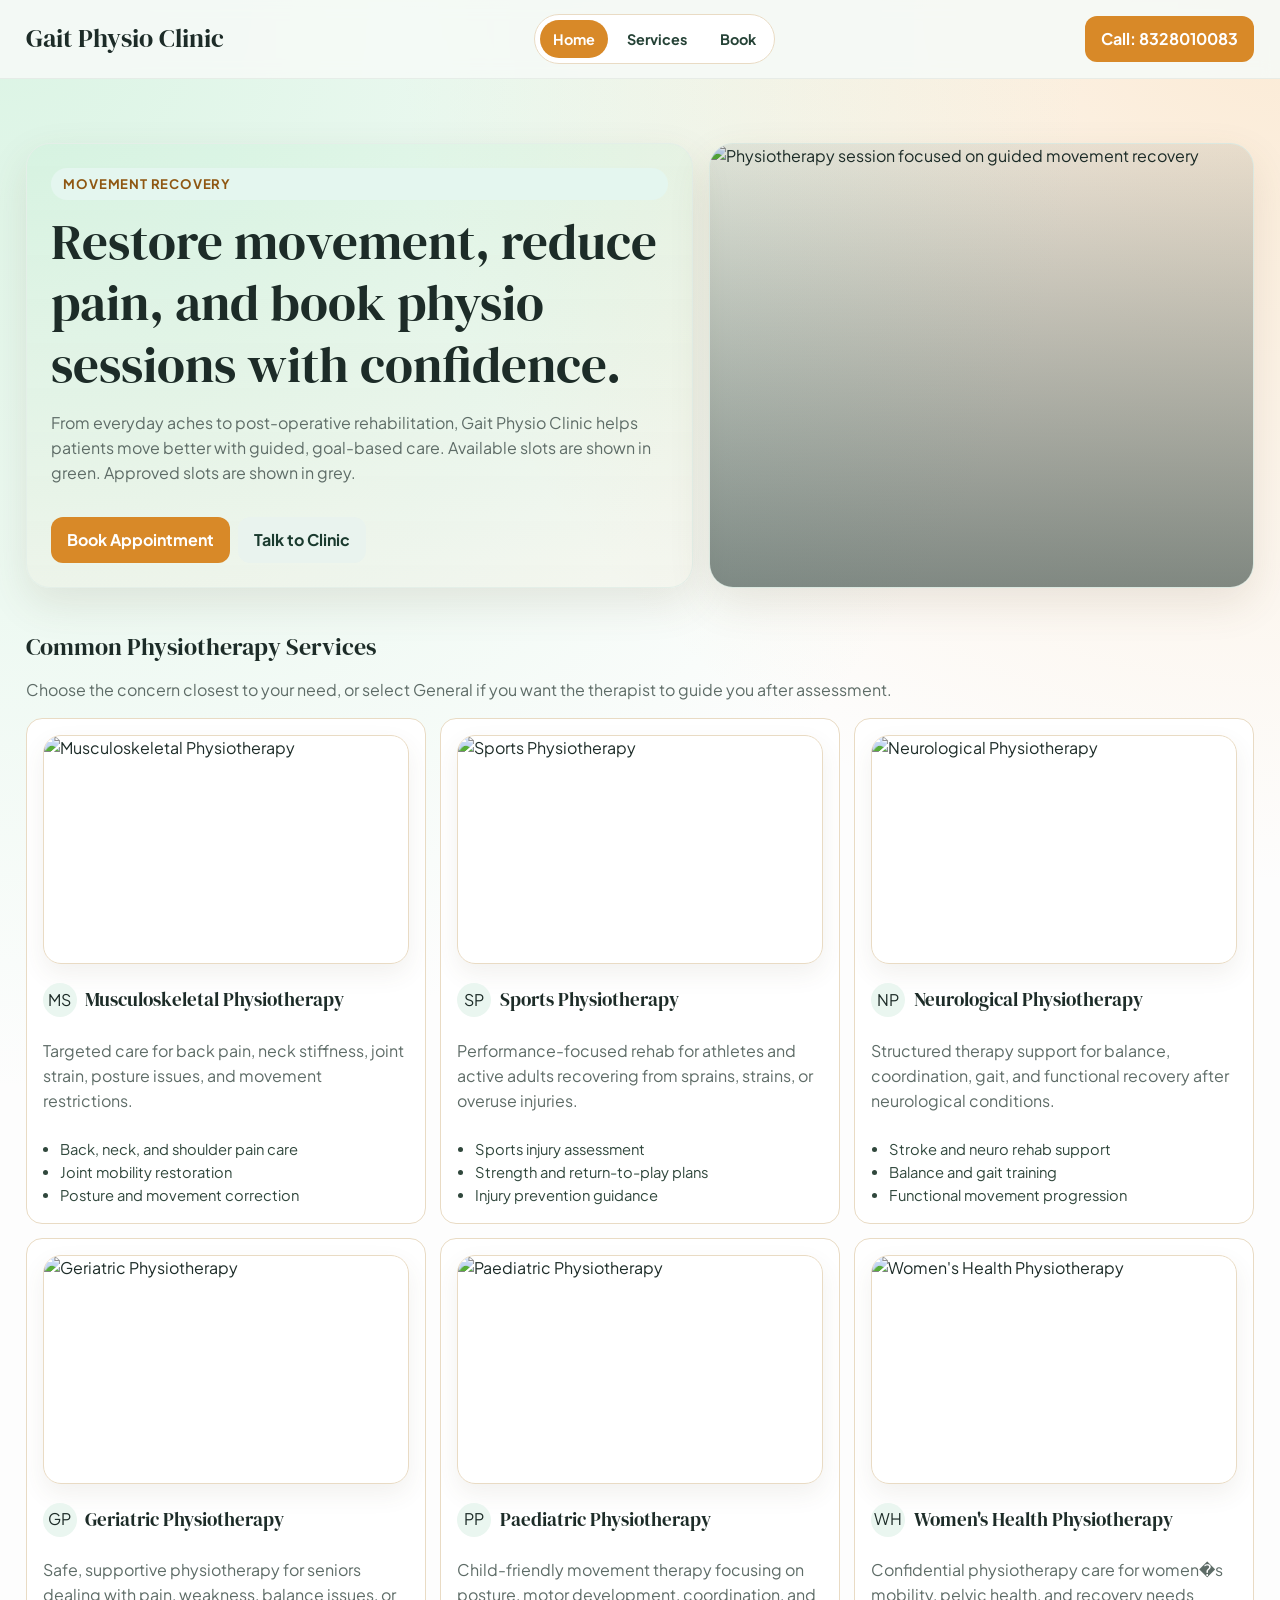
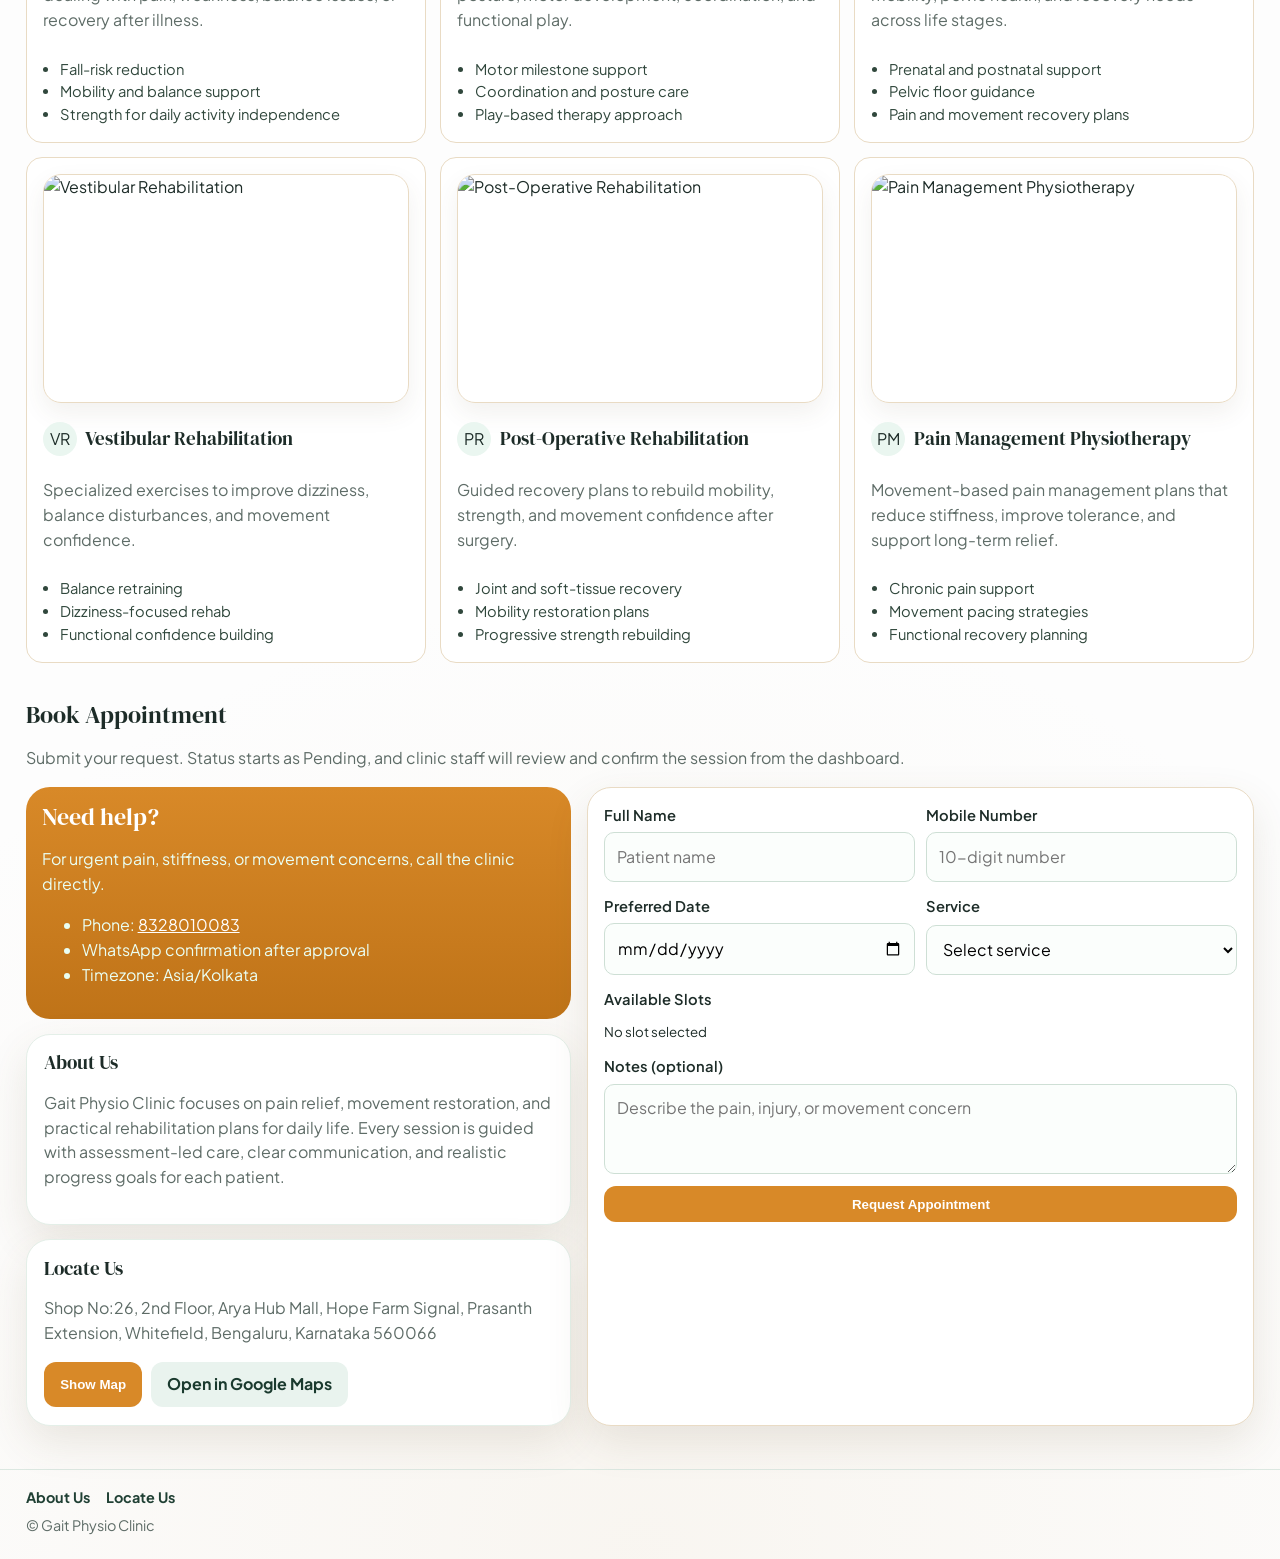
==== index.html @ 94a232bf "feat: initialize gait physio clinic project" ====
<!DOCTYPE html>
<html lang="en">
<head>
  <meta charset="UTF-8" />
  <meta name="viewport" content="width=device-width, initial-scale=1.0" />
  <title>Gait Physio Clinic | Book Physiotherapy Session</title>
  <meta name="description" content="Gait Physio Clinic offers evidence-based physiotherapy care in Whitefield. Book your session online." />
  <link rel="preconnect" href="https://fonts.googleapis.com" />
  <link rel="preconnect" href="https://fonts.gstatic.com" crossorigin />
  <link href="https://fonts.googleapis.com/css2?family=DM+Serif+Display:ital@0;1&family=Plus+Jakarta+Sans:wght@400;500;600;700&display=swap" rel="stylesheet" />
  <link rel="stylesheet" href="./assets/css/styles.css?v=1" />
</head>
<body>
  <header>
    <div class="container nav">
      <div class="logo" id="clinicName">Gait Physio Clinic</div>
      <nav class="nav-links" aria-label="Primary">
        <a class="nav-link active" href="#home" data-mobile-section="home">Home</a>
        <a class="nav-link" href="#services" data-mobile-section="services">Services</a>
        <a class="nav-link" href="#book" data-mobile-section="book">Book</a>
      </nav>
      <div class="nav-actions">
        <a id="adminReturnLink" class="btn secondary admin-return-link" href="./doctors-login.html" hidden>Back to Dashboard</a>
        <a class="cta-call" href="tel:+918328010083">Call: 8328010083</a>
      </div>
    </div>
  </header>

  <main class="container">
    <section class="hero" id="home">
      <article class="card hero-card physio-hero-card">
        <span class="eyebrow">Movement Recovery</span>
        <h1>Restore movement, reduce pain, and book physio sessions with confidence.</h1>
        <p class="lead">From everyday aches to post-operative rehabilitation, Gait Physio Clinic helps patients move better with guided, goal-based care. Available slots are shown in green. Approved slots are shown in grey.</p>
        <div class="hero-actions">
          <a class="btn" href="#book" data-mobile-section="book">Book Appointment</a>
          <a class="btn secondary dial" href="tel:+918328010083">Talk to Clinic</a>
        </div>
      </article>
      <aside class="hero-media" aria-label="Physiotherapy treatment session">
        <img
          src="./assets/images/musculoskeletal-physiotherapy.png"
          alt="Physiotherapy session focused on guided movement recovery"
          loading="eager"
        />
      </aside>
    </section>

    <section class="section" id="services">
      <h2>Common Physiotherapy Services</h2>
      <p class="lead">Choose the concern closest to your need, or select General if you want the therapist to guide you after assessment.</p>
      <div class="services services-detailed physio-services-grid" style="margin-top: 12px;">
        <article class="mini service-detail-card physio-service-card">
          <img class="service-photo" src="./assets/images/musculoskeletal-physiotherapy.png" alt="Musculoskeletal Physiotherapy" loading="lazy" />
          <div class="service-head">
            <span class="service-icon" aria-hidden="true">MS</span>
            <h3>Musculoskeletal Physiotherapy</h3>
          </div>
          <p class="lead">Targeted care for back pain, neck stiffness, joint strain, posture issues, and movement restrictions.</p>
          <ul class="service-points">
            <li>Back, neck, and shoulder pain care</li>
            <li>Joint mobility restoration</li>
            <li>Posture and movement correction</li>
          </ul>
        </article>

        <article class="mini service-detail-card physio-service-card">
          <img class="service-photo" src="./assets/images/sports-physiotherapy.png" alt="Sports Physiotherapy" loading="lazy" />
          <div class="service-head">
            <span class="service-icon" aria-hidden="true">SP</span>
            <h3>Sports Physiotherapy</h3>
          </div>
          <p class="lead">Performance-focused rehab for athletes and active adults recovering from sprains, strains, or overuse injuries.</p>
          <ul class="service-points">
            <li>Sports injury assessment</li>
            <li>Strength and return-to-play plans</li>
            <li>Injury prevention guidance</li>
          </ul>
        </article>

        <article class="mini service-detail-card physio-service-card">
          <img class="service-photo" src="./assets/images/neurological-physiotherapy.png" alt="Neurological Physiotherapy" loading="lazy" />
          <div class="service-head">
            <span class="service-icon" aria-hidden="true">NP</span>
            <h3>Neurological Physiotherapy</h3>
          </div>
          <p class="lead">Structured therapy support for balance, coordination, gait, and functional recovery after neurological conditions.</p>
          <ul class="service-points">
            <li>Stroke and neuro rehab support</li>
            <li>Balance and gait training</li>
            <li>Functional movement progression</li>
          </ul>
        </article>

        <article class="mini service-detail-card physio-service-card">
          <img class="service-photo" src="./assets/images/geriatric-physiotherapy.png" alt="Geriatric Physiotherapy" loading="lazy" />
          <div class="service-head">
            <span class="service-icon" aria-hidden="true">GP</span>
            <h3>Geriatric Physiotherapy</h3>
          </div>
          <p class="lead">Safe, supportive physiotherapy for seniors dealing with pain, weakness, balance issues, or recovery after illness.</p>
          <ul class="service-points">
            <li>Fall-risk reduction</li>
            <li>Mobility and balance support</li>
            <li>Strength for daily activity independence</li>
          </ul>
        </article>

        <article class="mini service-detail-card physio-service-card">
          <img class="service-photo" src="./assets/images/paediatric-physiotherapy.png" alt="Paediatric Physiotherapy" loading="lazy" />
          <div class="service-head">
            <span class="service-icon" aria-hidden="true">PP</span>
            <h3>Paediatric Physiotherapy</h3>
          </div>
          <p class="lead">Child-friendly movement therapy focusing on posture, motor development, coordination, and functional play.</p>
          <ul class="service-points">
            <li>Motor milestone support</li>
            <li>Coordination and posture care</li>
            <li>Play-based therapy approach</li>
          </ul>
        </article>

        <article class="mini service-detail-card physio-service-card">
          <img class="service-photo" src="./assets/images/womens-health-physiotherapy.png" alt="Women's Health Physiotherapy" loading="lazy" />
          <div class="service-head">
            <span class="service-icon" aria-hidden="true">WH</span>
            <h3>Women's Health Physiotherapy</h3>
          </div>
          <p class="lead">Confidential physiotherapy care for women�s mobility, pelvic health, and recovery needs across life stages.</p>
          <ul class="service-points">
            <li>Prenatal and postnatal support</li>
            <li>Pelvic floor guidance</li>
            <li>Pain and movement recovery plans</li>
          </ul>
        </article>

        <article class="mini service-detail-card physio-service-card">
          <img class="service-photo" src="./assets/images/vestibular-rehabilitation.png" alt="Vestibular Rehabilitation" loading="lazy" />
          <div class="service-head">
            <span class="service-icon" aria-hidden="true">VR</span>
            <h3>Vestibular Rehabilitation</h3>
          </div>
          <p class="lead">Specialized exercises to improve dizziness, balance disturbances, and movement confidence.</p>
          <ul class="service-points">
            <li>Balance retraining</li>
            <li>Dizziness-focused rehab</li>
            <li>Functional confidence building</li>
          </ul>
        </article>

        <article class="mini service-detail-card physio-service-card">
          <img class="service-photo" src="./assets/images/post-operative-rehabilitation.png" alt="Post-Operative Rehabilitation" loading="lazy" />
          <div class="service-head">
            <span class="service-icon" aria-hidden="true">PR</span>
            <h3>Post-Operative Rehabilitation</h3>
          </div>
          <p class="lead">Guided recovery plans to rebuild mobility, strength, and movement confidence after surgery.</p>
          <ul class="service-points">
            <li>Joint and soft-tissue recovery</li>
            <li>Mobility restoration plans</li>
            <li>Progressive strength rebuilding</li>
          </ul>
        </article>

        <article class="mini service-detail-card physio-service-card">
          <img class="service-photo" src="./assets/images/pain-management-physiotherapy.png" alt="Pain Management Physiotherapy" loading="lazy" />
          <div class="service-head">
            <span class="service-icon" aria-hidden="true">PM</span>
            <h3>Pain Management Physiotherapy</h3>
          </div>
          <p class="lead">Movement-based pain management plans that reduce stiffness, improve tolerance, and support long-term relief.</p>
          <ul class="service-points">
            <li>Chronic pain support</li>
            <li>Movement pacing strategies</li>
            <li>Functional recovery planning</li>
          </ul>
        </article>
      </div>
    </section>

    <section class="section" id="book">
      <h2>Book Appointment</h2>
      <p class="lead">Submit your request. Status starts as Pending, and clinic staff will review and confirm the session from the dashboard.</p>

      <div class="mobile-book-switch" aria-label="Mobile booking view switch">
        <button type="button" class="mobile-switch-btn active" data-mobile-book-view="form">Appointment Form</button>
        <button type="button" class="mobile-switch-btn" data-mobile-book-view="info">Clinic Info</button>
      </div>

      <div class="booking-grid">
        <div class="booking-side" id="bookInfoPanel">
          <div class="details physio-details-card">
            <h3 style="font-size:1.5rem;">Need help?</h3>
            <p>For urgent pain, stiffness, or movement concerns, call the clinic directly.</p>
            <ul>
              <li>Phone: <a class="dial" href="tel:+918328010083">8328010083</a></li>
              <li>WhatsApp confirmation after approval</li>
              <li>Timezone: Asia/Kolkata</li>
            </ul>
          </div>

          <article class="card info-card" id="about-us">
            <h3>About Us</h3>
            <p class="lead">
              Gait Physio Clinic focuses on pain relief, movement restoration, and practical rehabilitation plans for daily life.
              Every session is guided with assessment-led care, clear communication, and realistic progress goals for each patient.
            </p>
          </article>

          <article class="card info-card" id="locate-us">
            <h3>Locate Us</h3>
            <p class="lead">Shop No:26, 2nd Floor, Arya Hub Mall, Hope Farm Signal, Prasanth Extension, Whitefield, Bengaluru, Karnataka 560066</p>
            <div class="inline-actions">
              <button id="showMapBtn" type="button" class="btn">Show Map</button>
              <a
                class="btn secondary"
                href="https://share.google/uM2wY4rZLopqPJP44"
                target="_blank"
                rel="noopener">
                Open in Google Maps
              </a>
            </div>
            <div id="mapWrap" class="map-wrap" hidden>
              <iframe
                title="Gait Physio Clinic Map"
                loading="lazy"
                referrerpolicy="no-referrer-when-downgrade"
                src="https://www.google.com/maps?q=Shop+No+26,+2nd+Floor,+Arya+Hub+Mall,+Hope+Farm+Signal,+Prasanth+Extension,+Whitefield,+Bengaluru,+Karnataka+560066&output=embed">
              </iframe>
            </div>
          </article>
        </div>

        <form id="appointmentForm" novalidate>
          <div class="row">
            <div class="field">
              <label for="name">Full Name</label>
              <input id="name" name="name" required placeholder="Patient name" />
            </div>
            <div class="field">
              <label for="phone">Mobile Number</label>
              <input id="phone" name="phone" type="tel" required pattern="[0-9]{10}" placeholder="10-digit number" />
            </div>
          </div>

          <div class="row">
            <div class="field">
              <label for="date">Preferred Date</label>
              <input id="date" name="date" type="date" required />
            </div>
            <div class="field">
              <label for="service">Service</label>
              <select id="service" name="service" required>
                <option value="">Select service</option>
              </select>
            </div>
          </div>

          <div class="field slot-wrap">
            <label>Available Slots</label>
            <div class="slot-state-wrap" id="slotStateWrap">
              <div id="slots" class="slot-grid" aria-live="polite"></div>
              <div id="blockedNotice" class="status warn" style="display:none;" aria-live="polite"></div>
            </div>
            <input id="selectedSlot" name="selectedSlot" type="hidden" required />
            <small id="selectedSlotText">No slot selected</small>
          </div>

          <div class="field">
            <label for="notes">Notes (optional)</label>
            <textarea id="notes" name="notes" placeholder="Describe the pain, injury, or movement concern"></textarea>
          </div>

          <button type="submit" class="btn" style="width:100%;">Request Appointment</button>
          <div class="status" id="status" aria-live="polite"></div>
        </form>
      </div>
    </section>
  </main>

  <footer>
    <div class="container">
      <div class="footer-links">
        <a href="#about-us" id="aboutLink">About Us</a>
        <a href="#locate-us" id="locateLink">Locate Us</a>
      </div>
      <div>&copy; <span id="year"></span> Gait Physio Clinic</div>
    </div>
  </footer>

  <div id="bookingSuccessModal" class="modal-backdrop" hidden>
    <div class="modal-card" role="dialog" aria-modal="true" aria-labelledby="bookingSuccessTitle">
      <h3 id="bookingSuccessTitle">Request Submitted</h3>
      <p id="bookingSuccessMessage" class="lead" style="margin-top:6px;">Appointment request submitted. Clinic will review and confirm on WhatsApp.</p>
      <div class="modal-actions" style="margin-top:12px;">
        <button id="bookingSuccessOk" type="button" class="btn">OK</button>
      </div>
    </div>
  </div>

  <div id="toastRoot" class="toast-stack" aria-live="polite" aria-atomic="true"></div>
  <script type="module" src="./assets/js/main.js?v=1"></script>
</body>
</html>
---- assets/css/styles.css ----
:root {
  --bg: #fdfdfd;
  --card: #ffffff;
  --text: #1d2c28;
  --muted: #5e6c67;
  --brand: #d88928;
  --brand-dark: #8f5712;
  --line: #e9dbc4;
  --ok: #4f8f68;
  --danger: #c24e38;
  --pending: #c7821c;
  --shadow: 0 16px 42px rgba(95, 81, 52, 0.12);
  --radius-lg: 24px;
  --radius-md: 16px;
}

* {
  box-sizing: border-box;
}

[hidden] {
  display: none !important;
}

body {
  margin: 0;
  font-family: "Plus Jakarta Sans", sans-serif;
  color: var(--text);
  background:
    radial-gradient(circle at 0% 0%, rgba(152, 227, 180, 0.34) 0, transparent 32%),
    radial-gradient(circle at 100% 0%, rgba(245, 168, 70, 0.22) 0, transparent 26%),
    radial-gradient(circle at 50% 100%, rgba(233, 219, 196, 0.22) 0, transparent 30%),
    var(--bg);
  line-height: 1.55;
}

a {
  color: inherit;
}

.container {
  width: min(1320px, 96vw);
  margin-inline: auto;
}

header {
  position: sticky;
  top: 0;
  backdrop-filter: blur(8px);
  background: rgba(246, 250, 247, 0.9);
  border-bottom: 1px solid rgba(17, 33, 25, 0.06);
  z-index: 20;
}

.nav {
  display: flex;
  justify-content: space-between;
  align-items: center;
  padding: 0.9rem 0;
  gap: 0.8rem;
  flex-wrap: wrap;
}

.logo {
  font-family: "DM Serif Display", serif;
  font-size: clamp(1.25rem, 2vw, 1.6rem);
}

.nav-links {
  display: flex;
  align-items: center;
  gap: 0.45rem;
  background: #ffffff;
  border: 1px solid var(--line);
  border-radius: 999px;
  padding: 0.3rem;
}

.nav-link {
  text-decoration: none;
  font-size: 0.9rem;
  font-weight: 700;
  color: #254236;
  padding: 0.48rem 0.8rem;
  border-radius: 999px;
  transition: background 0.2s ease, color 0.2s ease;
}

.nav-link:hover {
  background: #edf6f1;
}

.nav-link.active {
  background: var(--brand);
  color: #fff;
}

.nav-actions {
  display: flex;
  align-items: center;
  gap: 0.5rem;
}

.admin-return-link[hidden] {
  display: none !important;
}

.cta-call,
.btn {
  text-decoration: none;
  color: #fff;
  background: var(--brand);
  padding: 0.65rem 1rem;
  border-radius: 12px;
  font-weight: 700;
  border: none;
  cursor: pointer;
}

.btn.secondary {
  background: #e9f3ee;
  color: #1a3a2e;
}

.hero {
  padding: clamp(2.2rem, 5vw, 5rem) 0 1.6rem;
  display: grid;
  grid-template-columns: 1.1fr 0.9fr;
  gap: 1rem;
  align-items: stretch;
}

.hero .card {
  padding: 1.5rem;
}

.hero-card {
  height: 100%;
  display: flex;
  flex-direction: column;
}

.hero-actions {
  display: flex;
  gap: 8px;
  flex-wrap: wrap;
  margin-top: auto;
  padding-top: 16px;
}

.hero-media {
  position: relative;
  min-height: 390px;
  border-radius: var(--radius-lg);
  overflow: hidden;
  box-shadow: var(--shadow);
  border: 1px solid #dbe8e0;
}

.hero-media img {
  width: 100%;
  height: 100%;
  object-fit: cover;
  display: block;
}

.hero-media::after {
  content: "";
  position: absolute;
  inset: 0;
  background: linear-gradient(to top, rgba(5, 26, 19, 0.5), rgba(5, 26, 19, 0.08));
}

.hero-media-tag {
  position: absolute;
  left: 14px;
  bottom: 14px;
  z-index: 1;
  background: rgba(255, 255, 255, 0.94);
  color: #143125;
  border-radius: 999px;
  padding: 0.35rem 0.7rem;
  font-size: 0.82rem;
  font-weight: 700;
}

.card {
  background: var(--card);
  border: 1px solid #e4efe8;
  border-radius: var(--radius-lg);
  padding: 1.1rem;
  box-shadow: var(--shadow);
}

.eyebrow {
  display: inline-block;
  background: #e4f6ef;
  color: var(--brand-dark);
  font-size: 0.82rem;
  font-weight: 700;
  letter-spacing: 0.8px;
  text-transform: uppercase;
  border-radius: 999px;
  padding: 0.35rem 0.8rem;
  margin-bottom: 0.7rem;
}

h1,
h2,
h3 {
  font-family: "DM Serif Display", serif;
  font-weight: 400;
  line-height: 1.2;
  margin: 0;
}

h1 {
  font-size: clamp(2rem, 4vw, 3.4rem);
}

.section {
  padding: 1.2rem 0;
}

.lead {
  color: var(--muted);
}

.services {
  display: grid;
  grid-template-columns: repeat(3, minmax(0, 1fr));
  gap: 0.9rem;
}

.services .mini {
  border: 1px solid var(--line);
  border-radius: var(--radius-md);
  padding: 1rem;
  background: #fff;
}

.services-detailed {
  grid-template-columns: repeat(3, minmax(0, 1fr));
}

.service-detail-card {
  display: flex;
  flex-direction: column;
  gap: 0.35rem;
}

.service-head {
  display: flex;
  align-items: center;
  gap: 0.55rem;
}

.service-icon {
  width: 34px;
  height: 34px;
  border-radius: 50%;
  background: #eaf6f0;
  display: grid;
  place-items: center;
  font-size: 1rem;
}

.service-points {
  margin: 0.2rem 0 0;
  padding-left: 1.1rem;
  color: #30473c;
  font-size: 0.92rem;
}

.services-dots {
  display: none;
}

.services-dot {
  width: 8px;
  height: 8px;
  border-radius: 999px;
  border: none;
  background: #d7e3dd;
  cursor: pointer;
}

.services-dot.active {
  background: var(--brand);
}

*:not(input):not(textarea):not(select):not([contenteditable="true"]) {
  caret-color: transparent;
}

input,
textarea,
select,
[contenteditable="true"] {
  caret-color: auto;
}

.gallery-grid {
  margin-top: 1.1rem;
  display: grid;
  grid-template-columns: repeat(3, minmax(0, 1fr));
  gap: 1rem;
}

.gallery-card {
  background: #fff;
  border: 1px solid var(--line);
  border-radius: var(--radius-md);
  padding: 0.8rem;
  box-shadow: 0 10px 25px rgba(20, 52, 41, 0.07);
}

.gallery-image-wrap {
  border-radius: 12px;
  overflow: hidden;
  border: 1px solid #e1ece5;
  background: #edf4f0;
}

.gallery-image-wrap img {
  width: 100%;
  height: 210px;
  object-fit: cover;
  display: block;
}

.info-sections {
  padding-top: 0.6rem;
}

.info-grid {
  display: grid;
  grid-template-columns: 1fr 1fr;
  gap: 1rem;
}

.info-card h2 {
  margin-bottom: 0.5rem;
}

.info-card h3 {
  margin-bottom: 0.45rem;
}

.inline-actions {
  display: flex;
  gap: 0.55rem;
  flex-wrap: wrap;
}

.section-head {
  display: flex;
  justify-content: space-between;
  align-items: flex-start;
  gap: 0.8rem;
  flex-wrap: wrap;
}

.collapse-toggle {
  width: 42px;
  min-width: 42px;
  height: 42px;
  font-size: 1rem;
  line-height: 1;
}

.user-access-list {
  display: grid;
  gap: 0.65rem;
}

.user-access-card {
  border: 1px solid var(--line);
  border-radius: 14px;
  padding: 0.75rem;
  background: #f8fcfa;
}

.user-access-card strong {
  display: block;
  margin-bottom: 0.2rem;
}

.user-access-meta {
  display: flex;
  gap: 0.4rem;
  flex-wrap: wrap;
  color: var(--muted);
  font-size: 0.92rem;
}

.user-role-pill {
  display: inline-flex;
  align-items: center;
  padding: 0.15rem 0.5rem;
  border-radius: 999px;
  background: #e8f4ee;
  color: #126848;
  font-weight: 700;
  font-size: 0.78rem;
}

.timeline-grid {
  display: grid;
  grid-template-columns: repeat(4, minmax(0, 1fr));
  gap: 0.6rem;
  position: relative;
}

.timeline-row {
  display: grid;
  grid-template-columns: 1fr;
  gap: 0.45rem;
  border: 1px solid #deebe3;
  border-radius: 12px;
  background: #f9fcfa;
  padding: 0.45rem;
}

.timeline-grid.overlay-active .timeline-row {
  filter: blur(2px);
  opacity: 0.58;
  pointer-events: none;
  user-select: none;
}

.timeline-time {
  background: #eef7f2;
  border: 1px solid #deebe3;
  border-radius: 8px;
  padding: 0.42rem;
  font-weight: 700;
  font-size: 0.78rem;
  color: #244236;
  text-align: center;
}

.timeline-slot {
  border: 1px dashed #d8e7de;
  border-radius: 8px;
  background: #fff;
  padding: 0.38rem;
  min-height: 86px;
  display: grid;
  gap: 0.3rem;
}

.timeline-day-notice {
  position: absolute;
  left: 50%;
  top: 50%;
  transform: translate(-50%, -50%);
  width: min(360px, calc(100% - 28px));
  min-height: 92px;
  display: none;
  align-items: center;
  justify-content: center;
  text-align: center;
  padding: 1rem;
  background: rgba(255, 248, 214, 0.96);
  border: 1px solid #facc15;
  border-radius: 14px;
  box-shadow: 0 14px 34px rgba(98, 74, 7, 0.12);
  color: #7c5a00;
  font-weight: 700;
  z-index: 3;
}

.timeline-grid.overlay-active .timeline-day-notice {
  display: flex;
}

.timeline-empty {
  color: #7a8c83;
  font-size: 0.85rem;
  align-self: center;
}

.timeline-item {
  border-radius: 10px;
  border: 1px solid transparent;
  padding: 0.45rem;
  display: grid;
  gap: 0.2rem;
}

.timeline-item.pending {
  background: #fffbeb;
  border-color: #fde68a;
}

.timeline-item.approved {
  background: #ecfdf5;
  border-color: #a7f3d0;
}

.timeline-item.rejected,
.timeline-item.no-show {
  background: #fef2f2;
  border-color: #fecaca;
}

.timeline-item.completed {
  background: #eff6ff;
  border-color: #bfdbfe;
}

.timeline-title {
  font-weight: 700;
  font-size: 0.8rem;
}

.timeline-sub {
  color: #4a5f56;
  font-size: 0.74rem;
}

.timeline-actions {
  display: flex;
  gap: 0.4rem;
  flex-wrap: wrap;
}

.tiny-btn {
  border: 1px solid #cfe0d6;
  border-radius: 8px;
  background: #fff;
  color: #163527;
  padding: 0.22rem 0.52rem;
  font-size: 0.7rem;
  font-weight: 700;
  cursor: pointer;
}

.icon-btn {
  width: 42px;
  height: 42px;
  border-radius: 12px;
  border: 1px solid #cfe0d6;
  background: #edf5f1;
  color: #1c3a2f;
  font-size: 1.1rem;
  font-weight: 700;
  cursor: pointer;
}

.map-wrap {
  margin-top: 0.85rem;
  border-radius: 14px;
  overflow: hidden;
  border: 1px solid #dce9e1;
  min-height: 280px;
}

.map-wrap iframe {
  width: 100%;
  height: 280px;
  border: 0;
  display: block;
}

.footer-links {
  display: flex;
  gap: 1rem;
  flex-wrap: wrap;
  margin-bottom: 0.35rem;
}

.footer-links a {
  color: #204034;
  font-weight: 700;
  text-decoration: none;
}

.mobile-book-switch {
  display: none;
}

.mobile-switch-btn {
  border: 1px solid var(--line);
  background: #f3f8f5;
  color: #1e3b2f;
  border-radius: 999px;
  font-weight: 700;
  padding: 0.45rem 0.85rem;
  cursor: pointer;
}

.mobile-switch-btn.active {
  background: var(--brand);
  border-color: var(--brand);
  color: #fff;
}

.booking-grid {
  display: grid;
  grid-template-columns: 0.9fr 1.1fr;
  gap: 1rem;
}

.booking-side {
  display: flex;
  flex-direction: column;
  gap: 0.9rem;
  min-height: 100%;
}

.details {
  background: var(--brand);
  color: #ffffff;
  border-radius: var(--radius-lg);
  padding: 1rem;
  align-self: stretch;
  width: 100%;
}

.booking-side #locate-us {
  flex: 1;
}

.details p,
.details li {
  color: #eafff3;
}

form {
  background: var(--card);
  border: 1px solid var(--line);
  border-radius: var(--radius-lg);
  padding: 1rem;
  box-shadow: var(--shadow);
}

.row {
  display: grid;
  grid-template-columns: 1fr 1fr;
  gap: 0.7rem;
}

.field {
  display: grid;
  gap: 0.35rem;
  margin-bottom: 0.8rem;
}

.field input:focus,
.field select:focus,
.field textarea:focus {
  outline: none;
  border-color: #9ccbb8;
  box-shadow: 0 0 0 3px rgba(15, 143, 104, 0.12);
}

.role-switch {
  display: inline-flex;
  gap: 0.45rem;
  padding: 0.35rem;
  border: 1px solid var(--line);
  background: #eef6f1;
  border-radius: 999px;
  margin-bottom: 1rem;
}

.role-switch-btn {
  border: 0;
  background: transparent;
  color: #1e3b2f;
  border-radius: 999px;
  font-weight: 700;
  padding: 0.55rem 1rem;
  cursor: pointer;
  transition: background 0.18s ease, color 0.18s ease, box-shadow 0.18s ease;
}

.role-switch-btn.active {
  background: var(--brand);
  color: #fff;
  box-shadow: 0 10px 22px rgba(15, 143, 104, 0.18);
}

.mfa-qr-wrap {
  display: flex;
  justify-content: center;
  align-items: center;
  padding: 0.9rem;
  margin: 0.75rem 0;
  border: 1px solid var(--line);
  border-radius: 18px;
  background: #f6fbf8;
  min-height: 220px;
}

.mfa-qr-wrap img,
.mfa-qr-wrap svg {
  width: min(220px, 100%);
  height: auto;
  display: block;
}

.auth-subflow {
  display: grid;
  gap: 0.85rem;
}

.auth-helper-card {
  padding: 1rem 1.05rem;
  border: 1px solid var(--line);
  border-radius: 20px;
  background: #f6fbf8;
}

.auth-helper-card h3 {
  font-size: 1.15rem;
  margin-bottom: 0.35rem;
}

.auth-helper-card p {
  color: var(--muted);
  margin-bottom: 0.55rem;
}

.auth-helper-success {
  background: #f3fbf6;
  border-color: #b8dfca;
}

.auth-helper-steps {
  margin: 0;
  padding-left: 1.2rem;
  color: #254338;
}

.auth-helper-steps li + li {
  margin-top: 0.25rem;
}

.analytics-hero-card {
  display: flex;
  justify-content: space-between;
  gap: 1rem;
  align-items: flex-end;
  background:
    radial-gradient(circle at top right, rgba(15, 143, 104, 0.16), transparent 36%),
    linear-gradient(135deg, #ffffff 0%, #f5fbf8 100%);
}

.analytics-hero-copy {
  max-width: 720px;
}

.analytics-toolbar {
  display: flex;
  justify-content: space-between;
  gap: 1rem;
  align-items: flex-end;
  flex-wrap: wrap;
}

.analytics-filter-actions {
  display: flex;
  gap: 0.7rem;
  flex-wrap: wrap;
  align-items: center;
}

.analytics-grid-section {
  margin-top: 12px;
  display: grid;
  grid-template-columns: repeat(2, minmax(0, 1fr));
  gap: 12px;
}

.analytics-panel {
  min-height: 100%;
}

.analytics-panel--wide {
  grid-column: span 2;
}

.analytics-panel-head {
  display: flex;
  justify-content: space-between;
  gap: 0.8rem;
  align-items: flex-start;
  margin-bottom: 0.9rem;
}

.analytics-overview-grid {
  display: grid;
  grid-template-columns: repeat(4, minmax(0, 1fr));
  gap: 0.7rem;
}

.analytics-stat-card {
  border: 1px solid var(--line);
  border-radius: 16px;
  background: #f8fcfa;
  padding: 0.95rem;
  display: grid;
  gap: 0.2rem;
}

.analytics-stat-label {
  color: #5a6b61;
  font-size: 0.85rem;
  font-weight: 700;
}

.analytics-stat-value {
  font-size: 2rem;
  line-height: 1;
}

.analytics-stat-sub {
  color: #5a6b61;
  font-size: 0.86rem;
}

.chart-shell {
  border: 1px solid var(--line);
  border-radius: 18px;
  overflow: hidden;
  background: #f8fcfa;
}

.analytics-line-chart {
  display: block;
  width: 100%;
  height: auto;
}

.funnel-list,
.analytics-bars,
.analytics-stat-stack,
.insight-note-list {
  display: grid;
  gap: 0.7rem;
}

.funnel-item,
.analytics-mini-stat,
.insight-note {
  border: 1px solid var(--line);
  border-radius: 14px;
  background: #f8fcfa;
  padding: 0.8rem;
}

.funnel-head,
.analytics-bar-head {
  display: flex;
  justify-content: space-between;
  gap: 0.6rem;
  align-items: center;
  margin-bottom: 0.35rem;
}

.funnel-track,
.analytics-bar-track,
.comparison-track {
  width: 100%;
  height: 12px;
  border-radius: 999px;
  background: #e8f2ec;
  overflow: hidden;
}

.funnel-fill,
.analytics-bar-fill,
.comparison-fill {
  height: 100%;
  border-radius: 999px;
}

.analytics-bar-item small,
.funnel-item small,
.analytics-mini-stat small {
  color: #5a6b61;
}

.comparison-grid {
  display: grid;
  grid-template-columns: repeat(3, minmax(0, 1fr));
  gap: 0.8rem;
}

.comparison-card {
  border: 1px solid var(--line);
  border-radius: 14px;
  background: #f8fcfa;
  padding: 0.8rem;
  display: grid;
  gap: 0.6rem;
}

.comparison-bars {
  display: grid;
  gap: 0.6rem;
}

.comparison-bars span {
  display: block;
  margin-bottom: 0.2rem;
  font-weight: 700;
  font-size: 0.82rem;
  color: #375347;
}

.comparison-fill--visits {
  background: #9ca3af;
}

.comparison-fill--bookings {
  background: #0f8f68;
}

.analytics-mini-stat span {
  display: block;
  color: #5a6b61;
  font-size: 0.83rem;
  margin-bottom: 0.2rem;
}

.analytics-mini-stat strong {
  display: block;
  font-size: 1.7rem;
  margin-bottom: 0.15rem;
}

.insight-note strong {
  display: block;
  margin-bottom: 0.3rem;
}

.insight-note p {
  color: #40564c;
}

#mfaSecret[readonly] {
  caret-color: transparent;
}

label {
  font-size: 0.92rem;
  font-weight: 600;
}

input,
select,
textarea {
  width: 100%;
  border: 1px solid #cedfd5;
  border-radius: 10px;
  padding: 0.72rem;
  font: inherit;
  background: #fbfefc;
}

textarea {
  resize: vertical;
  min-height: 90px;
}

.status {
  margin-top: 0.6rem;
  font-size: 0.92rem;
  min-height: 1.2rem;
  font-weight: 600;
}

.status.ok {
  color: var(--ok);
}

.status.error {
  color: var(--danger);
}

.status.warn {
  color: var(--pending);
}

.slot-wrap {
  margin-bottom: 0.8rem;
}

.slot-state-wrap {
  position: relative;
}

.slot-grid {
  display: grid;
  grid-template-columns: repeat(3, minmax(0, 1fr));
  gap: 0.5rem;
  transition: filter 160ms ease, opacity 160ms ease;
}

.slot-state-wrap.overlay-active .slot-grid {
  filter: blur(2px);
  opacity: 0.6;
  pointer-events: none;
  user-select: none;
}

.slot-state-wrap .status {
  margin-top: 0.4rem;
}

.slot-state-wrap.overlay-active .status {
  position: absolute;
  inset: 0;
  display: flex !important;
  align-items: center;
  justify-content: center;
  margin: 0;
  padding: 1rem;
  text-align: center;
  z-index: 2;
}

.slot-state-wrap.overlay-active .status.warn {
  color: #7c5a00;
}

.slot-state-wrap.overlay-active .status::before {
  content: "";
  position: absolute;
  left: 50%;
  top: 50%;
  width: min(320px, calc(100% - 28px));
  min-height: 88px;
  transform: translate(-50%, -50%);
  background: rgba(255, 248, 214, 0.96);
  border: 1px solid #facc15;
  border-radius: 14px;
  box-shadow: 0 14px 34px rgba(98, 74, 7, 0.12);
  z-index: -1;
}

.slot {
  border-radius: 10px;
  border: 1px solid transparent;
  font-size: 0.88rem;
  font-weight: 700;
  padding: 0.55rem 0.45rem;
}

.slot.available {
  background: #dcfce7;
  border-color: #86efac;
  color: #166534;
  cursor: pointer;
}

.slot.approved {
  background: #e5e7eb;
  border-color: #cbd5e1;
  color: #475569;
  cursor: not-allowed;
}

.slot.selected {
  outline: 2px solid #0f8f6890;
}

.admin-shell {
  padding: 1.5rem 0;
}

.admin-layout {
  display: grid;
  grid-template-columns: 1fr;
  gap: 1rem;
}

.toolbar {
  display: grid;
  grid-template-columns: repeat(5, minmax(0, 1fr));
  gap: 0.6rem;
}

.kpi-grid {
  display: grid;
  grid-template-columns: repeat(4, minmax(0, 1fr));
  gap: 0.6rem;
}

.kpi {
  background: #fff;
  border: 1px solid var(--line);
  border-radius: 12px;
  padding: 0.7rem;
}

.kpi .label {
  color: var(--muted);
  font-size: 0.8rem;
}

.kpi .value {
  font-size: 1.2rem;
  font-weight: 700;
}

table {
  width: 100%;
  border-collapse: collapse;
  font-size: 0.92rem;
}

th,
td {
  text-align: left;
  border-bottom: 1px solid #e7eee9;
  padding: 0.5rem;
  vertical-align: top;
}

.badge {
  display: inline-block;
  border-radius: 999px;
  padding: 0.2rem 0.55rem;
  font-size: 0.78rem;
  font-weight: 700;
}

.badge.pending {
  background: #fef3c7;
  color: #92400e;
}

.badge.approved {
  background: #dcfce7;
  color: #166534;
}

.badge.rejected,
.badge.no-show {
  background: #fee2e2;
  color: #991b1b;
}

.badge.completed {
  background: #dbeafe;
  color: #1d4ed8;
}

.actions {
  display: grid;
  grid-template-columns: 1fr 1fr;
  gap: 0.4rem;
}

.actions .btn {
  padding: 0.45rem 0.55rem;
  font-size: 0.8rem;
}

.quick-tabs {
  display: flex;
  gap: 0.55rem;
  flex-wrap: wrap;
}

.quick-tab {
  border: 1px solid var(--line);
  background: #f3f8f5;
  color: #1e3b2f;
  border-radius: 999px;
  font-weight: 700;
  padding: 0.45rem 0.9rem;
  cursor: pointer;
}

.quick-tab.active {
  background: var(--brand);
  border-color: var(--brand);
  color: #fff;
}

.modal-backdrop {
  position: fixed;
  inset: 0;
  background: rgba(9, 20, 15, 0.45);
  display: grid;
  place-items: center;
  padding: 1rem;
  z-index: 50;
}

.modal-backdrop[hidden] {
  display: none !important;
}

.modal-card {
  width: min(480px, 96vw);
  background: #fff;
  border: 1px solid var(--line);
  border-radius: 16px;
  box-shadow: var(--shadow);
  padding: 1rem;
  max-height: min(88vh, 860px);
  overflow-y: auto;
  overscroll-behavior: contain;
}

.modal-header {
  display: flex;
  align-items: center;
  justify-content: space-between;
  gap: 0.75rem;
}

.modal-header h3 {
  margin: 0;
}

.modal-close-btn {
  flex: 0 0 auto;
  width: 42px;
  min-width: 42px;
  font-size: 1.5rem;
  line-height: 1;
}

.modal-actions {
  display: flex;
  gap: 0.6rem;
  justify-content: flex-end;
}

.confirm-check-row {
  margin: 0.35rem 0 0.15rem;
}

.confirm-check-label {
  display: inline-flex;
  align-items: center;
  gap: 0.5rem;
  margin: 0;
  font-size: 0.95rem;
  font-weight: 600;
  white-space: nowrap;
}

.confirm-check-label input[type="checkbox"] {
  width: 16px;
  height: 16px;
  margin: 0;
  flex: 0 0 auto;
}

.conflict-list {
  display: grid;
  gap: 0.5rem;
  margin-top: 0.85rem;
  max-height: min(34vh, 220px);
  overflow: auto;
}

.conflict-item {
  border: 1px solid #f2d486;
  background: #fff9e7;
  border-radius: 12px;
  padding: 0.65rem 0.75rem;
}

.conflict-item strong {
  display: block;
  margin-bottom: 0.15rem;
}

.conflict-item small {
  color: #7c5a00;
}

.slot-picker-grid {
  display: grid;
  grid-template-columns: repeat(2, minmax(0, 1fr));
  gap: 0.55rem;
  margin: 0.8rem 0 0.9rem;
  max-height: min(55vh, 420px);
  overflow: auto;
}

.slot-pill {
  border: 1px solid #b9d8c9;
  background: #f5fbf8;
  color: #1b3a2e;
  border-radius: 10px;
  padding: 0.55rem 0.65rem;
  font-weight: 700;
  font-size: 0.85rem;
  cursor: pointer;
  text-align: left;
}

.slot-pill.active {
  background: #1a9a72;
  border-color: #1a9a72;
  color: #fff;
}

.toast-stack {
  position: fixed;
  top: 16px;
  right: 16px;
  display: grid;
  gap: 10px;
  z-index: 1200;
  width: min(360px, 92vw);
}

.toast-stack--bottom-left {
  top: auto;
  right: auto;
  left: 16px;
  bottom: 16px;
}

.toast {
  border-radius: 12px;
  border: 1px solid #d9e7df;
  background: #ffffff;
  box-shadow: 0 12px 28px rgba(16, 39, 30, 0.18);
  padding: 0.75rem 0.9rem;
  font-weight: 600;
  font-size: 0.9rem;
  animation: toast-in 180ms ease-out;
}

.toast.success {
  border-color: #86efac;
  background: #ecfdf5;
  color: #166534;
}

.toast.error {
  border-color: #fecaca;
  background: #fef2f2;
  color: #991b1b;
}

.toast.warn {
  border-color: #fcd34d;
  background: #fffbeb;
  color: #92400e;
}

@keyframes toast-in {
  from {
    opacity: 0;
    transform: translateY(-6px);
  }
  to {
    opacity: 1;
    transform: translateY(0);
  }
}

.weekday-grid {
  display: grid;
  grid-template-columns: repeat(2, minmax(0, 1fr));
  gap: 0.4rem;
}

.weekday-grid label {
  display: flex;
  align-items: center;
  gap: 0.45rem;
  font-weight: 600;
  font-size: 0.88rem;
}

.weekday-grid input[type="checkbox"] {
  width: 16px;
  height: 16px;
}

footer {
  border-top: 1px solid #dce8e1;
  margin-top: 1.5rem;
  padding: 1rem 0 1.4rem;
  color: var(--muted);
  font-size: 0.9rem;
}

@media (max-width: 960px) {
  .container {
    width: min(1120px, 94vw);
  }

  .hero,
  .booking-grid,
  .services,
  .info-grid,
  .gallery-grid,
  .toolbar,
  .kpi-grid,
  .analytics-overview-grid {
    grid-template-columns: 1fr;
  }

  .booking-side #locate-us {
    flex: initial;
  }

  .hero-media {
    min-height: 300px;
  }

  .slot-grid {
    grid-template-columns: repeat(2, minmax(0, 1fr));
  }

  .nav {
    justify-content: center;
    padding: 0.75rem 0;
  }

  .nav-links {
    width: 100%;
    justify-content: center;
    order: 3;
    overflow-x: auto;
    -webkit-overflow-scrolling: touch;
    scrollbar-width: none;
  }

  .nav-links::-webkit-scrollbar {
    display: none;
  }

  .nav-link {
    white-space: nowrap;
  }

  .nav-actions {
    width: 100%;
    justify-content: center;
  }

  .card {
    padding: 1rem;
  }

  .quick-tabs {
    display: grid;
    grid-template-columns: repeat(2, minmax(0, 1fr));
  }

  .quick-tab {
    text-align: center;
  }

  .actions {
    grid-template-columns: 1fr;
  }

  .timeline-grid {
    grid-template-columns: repeat(2, minmax(0, 1fr));
  }

  .analytics-grid-section,
  .comparison-grid {
    grid-template-columns: 1fr;
  }

  .analytics-panel--wide {
    grid-column: span 1;
  }

  .inline-actions {
    width: 100%;
  }

  .inline-actions input,
  .inline-actions .btn,
  .inline-actions .icon-btn {
    flex: 1 1 180px;
  }
}

@media (max-width: 620px) {
  .container {
    width: 95vw;
  }

  h1 {
    font-size: clamp(1.85rem, 9vw, 2.35rem);
  }

  h2 {
    font-size: clamp(1.4rem, 7vw, 1.9rem);
  }

  .hero {
    padding-top: 1.3rem;
  }

  .hero-media {
    min-height: 230px;
  }

  .row {
    grid-template-columns: 1fr;
  }

  .gallery-image-wrap img {
    height: 180px;
  }

  .section {
    padding: 0.9rem 0;
  }

  .services.services-detailed {
    display: grid;
    grid-template-columns: 1fr;
    gap: 0.75rem;
  }

  .mobile-book-switch {
    display: flex;
    gap: 0.5rem;
    margin: 0.2rem 0 0.8rem;
  }

  .mobile-switch-btn {
    flex: 1 1 0;
    text-align: center;
  }

  #book[data-mobile-book-view="form"] .booking-side {
    display: none;
  }

  #book[data-mobile-book-view="info"] #appointmentForm {
    display: none;
  }

  .inline-actions .btn {
    width: 100%;
  }

  .toolbar {
    grid-template-columns: 1fr;
  }

  .role-switch {
    display: flex;
    width: 100%;
  }

  .role-switch-btn {
    flex: 1 1 0;
    text-align: center;
  }

  .auth-helper-card {
    border-radius: 16px;
    padding: 0.9rem;
  }

  .kpi-grid,
  .analytics-overview-grid {
    grid-template-columns: repeat(2, minmax(0, 1fr));
  }

  .slot-grid {
    grid-template-columns: repeat(3, minmax(0, 1fr));
  }

  .slot {
    font-size: 0.74rem;
    padding: 0.45rem 0.25rem;
  }

  .btn,
  .cta-call {
    width: 100%;
    justify-content: center;
    text-align: center;
  }

  .hero .btn {
    width: auto;
  }

  .hero-actions {
    flex-direction: column;
  }

  .hero-actions .btn {
    width: 100%;
  }

  .timeline-grid {
    grid-template-columns: 1fr;
  }

  .admin-shell .timeline-row {
    padding: 0.35rem;
    border-radius: 10px;
  }

  .admin-shell .timeline-slot {
    min-height: 70px;
    padding: 0.32rem;
  }

  .admin-shell .tiny-btn {
    flex: 1 1 auto;
    font-size: 0.68rem;
    padding: 0.24rem 0.35rem;
  }

  .inline-actions input,
  .inline-actions .btn,
  .inline-actions .icon-btn {
    width: 100%;
    flex: 1 1 100%;
  }

  .collapse-toggle {
    width: 42px;
    min-width: 42px;
    flex: 0 0 auto;
  }

  .icon-btn {
    width: 100%;
  }

  .modal-card {
    max-height: 90vh;
    padding: 0.85rem;
  }

  .modal-header {
    position: sticky;
    top: 0;
    z-index: 1;
    background: #fff;
    padding-bottom: 0.35rem;
  }

  .analytics-hero-card,
  .analytics-toolbar {
    align-items: stretch;
  }

  .slot-picker-grid {
    grid-template-columns: 1fr;
  }

  .weekday-grid {
    grid-template-columns: 1fr;
  }

  .toast-stack {
    left: 50%;
    right: auto;
    bottom: auto;
    transform: translateX(-50%);
    width: min(92vw, 360px);
  }

  .toast-stack--bottom-left {
    left: 50%;
    bottom: 16px;
    top: auto;
  }

  table,
  thead,
  tbody,
  th,
  td,
  tr {
    display: block;
  }

  thead {
    display: none;
  }

  td {
    border-bottom: none;
    padding: 0.3rem 0;
  }

  tr {
    border-bottom: 1px solid #e7eee9;
    padding: 0.5rem 0;
  }
}

@media (min-width: 621px) and (max-width: 1024px) {
  .toolbar {
    grid-template-columns: repeat(2, minmax(0, 1fr));
  }

  .kpi-grid,
  .analytics-overview-grid {
    grid-template-columns: repeat(2, minmax(0, 1fr));
  }

  .timeline-grid {
    grid-template-columns: repeat(3, minmax(0, 1fr));
  }
}

.physio-hero-card {
  background: linear-gradient(180deg, rgba(152, 227, 180, 0.12), rgba(233, 219, 196, 0.16));
}

.physio-services-grid {
  grid-template-columns: repeat(3, minmax(0, 1fr));
}

.physio-service-card {
  overflow: hidden;
  background: linear-gradient(180deg, rgba(255,255,255,0.98), rgba(253,253,253,0.94));
}

.service-photo {
  width: 100%;
  aspect-ratio: 16 / 10;
  object-fit: cover;
  border-radius: 18px;
  margin-bottom: 0.85rem;
  border: 1px solid var(--line);
  box-shadow: 0 10px 24px rgba(95, 81, 52, 0.08);
}

.physio-details-card {
  background: linear-gradient(180deg, #d88928, #bf7318);
  color: #fff;
}

.physio-details-card a {
  color: #fff;
}

@media (max-width: 980px) {
  .physio-services-grid {
    grid-template-columns: repeat(2, minmax(0, 1fr));
  }
}

@media (max-width: 620px) {
  .physio-services-grid {
    grid-template-columns: 1fr;
  }

  .service-photo {
    aspect-ratio: 4 / 3;
  }
}
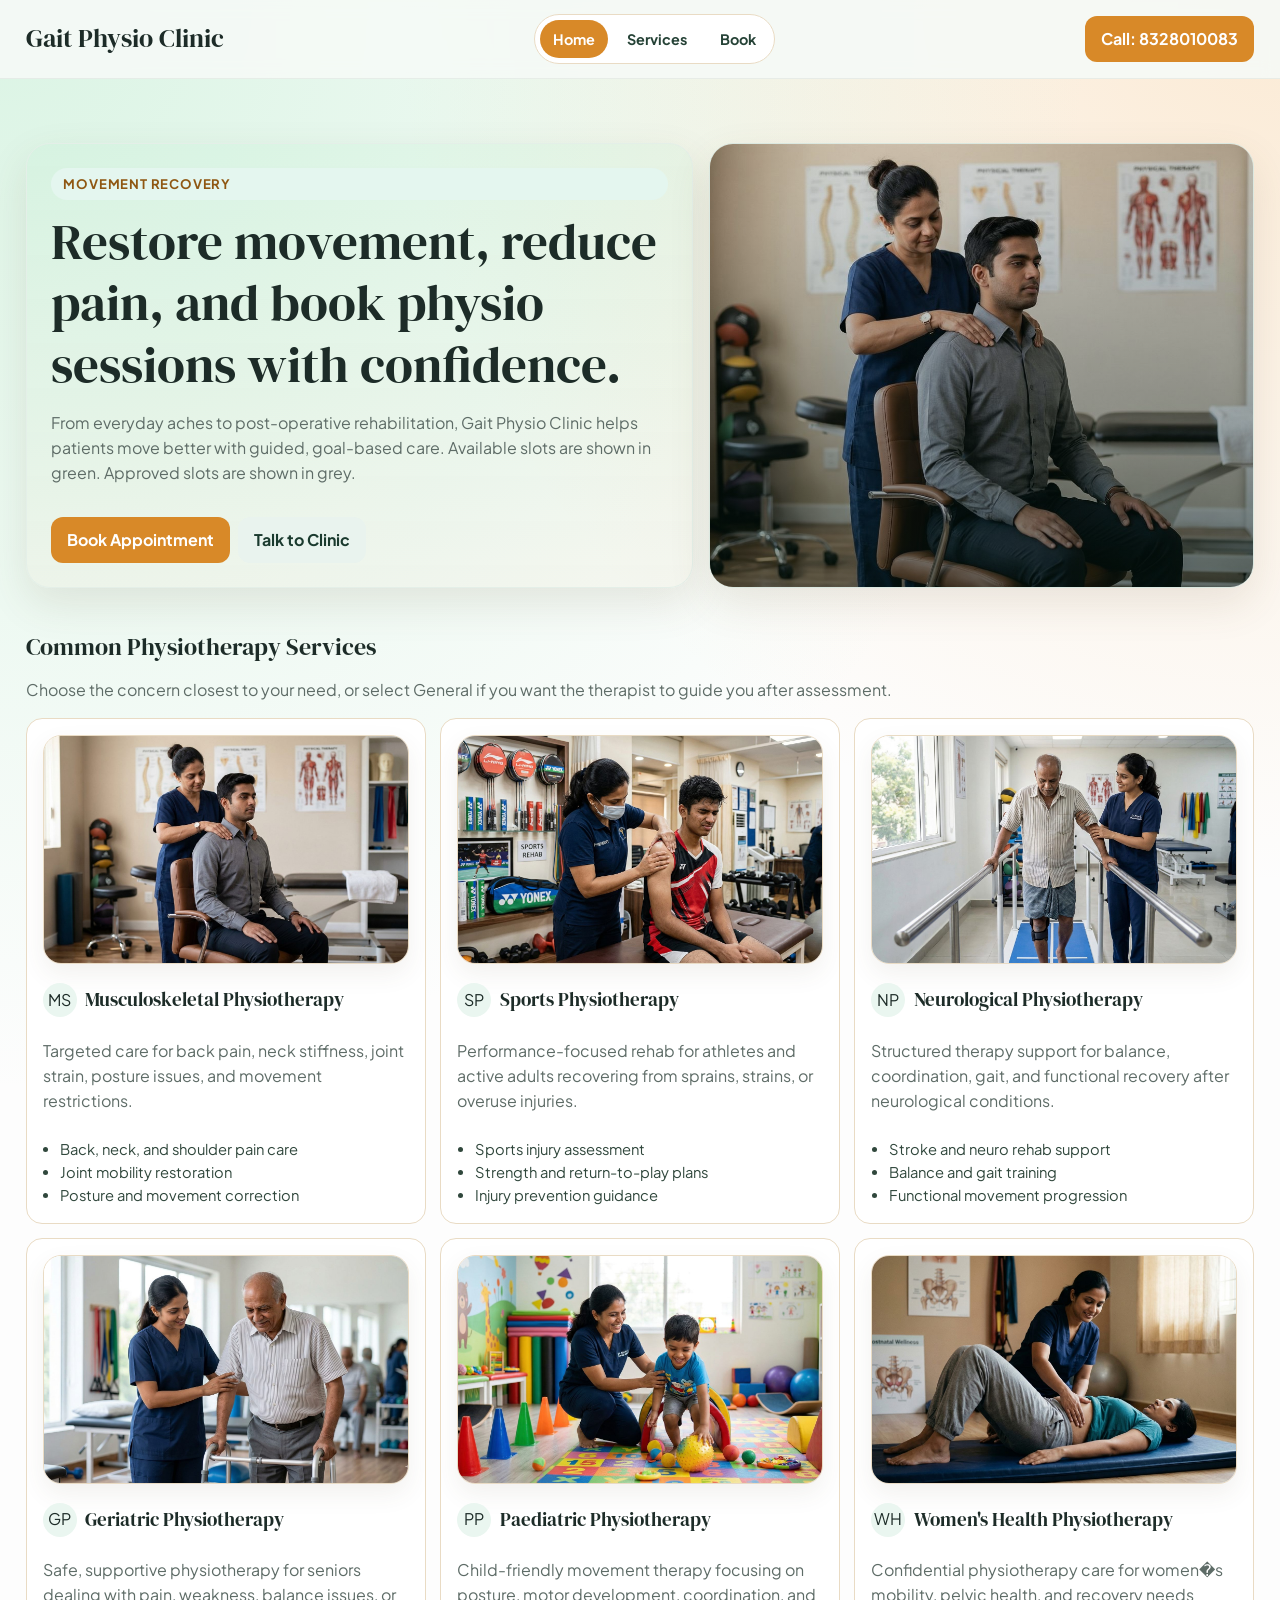
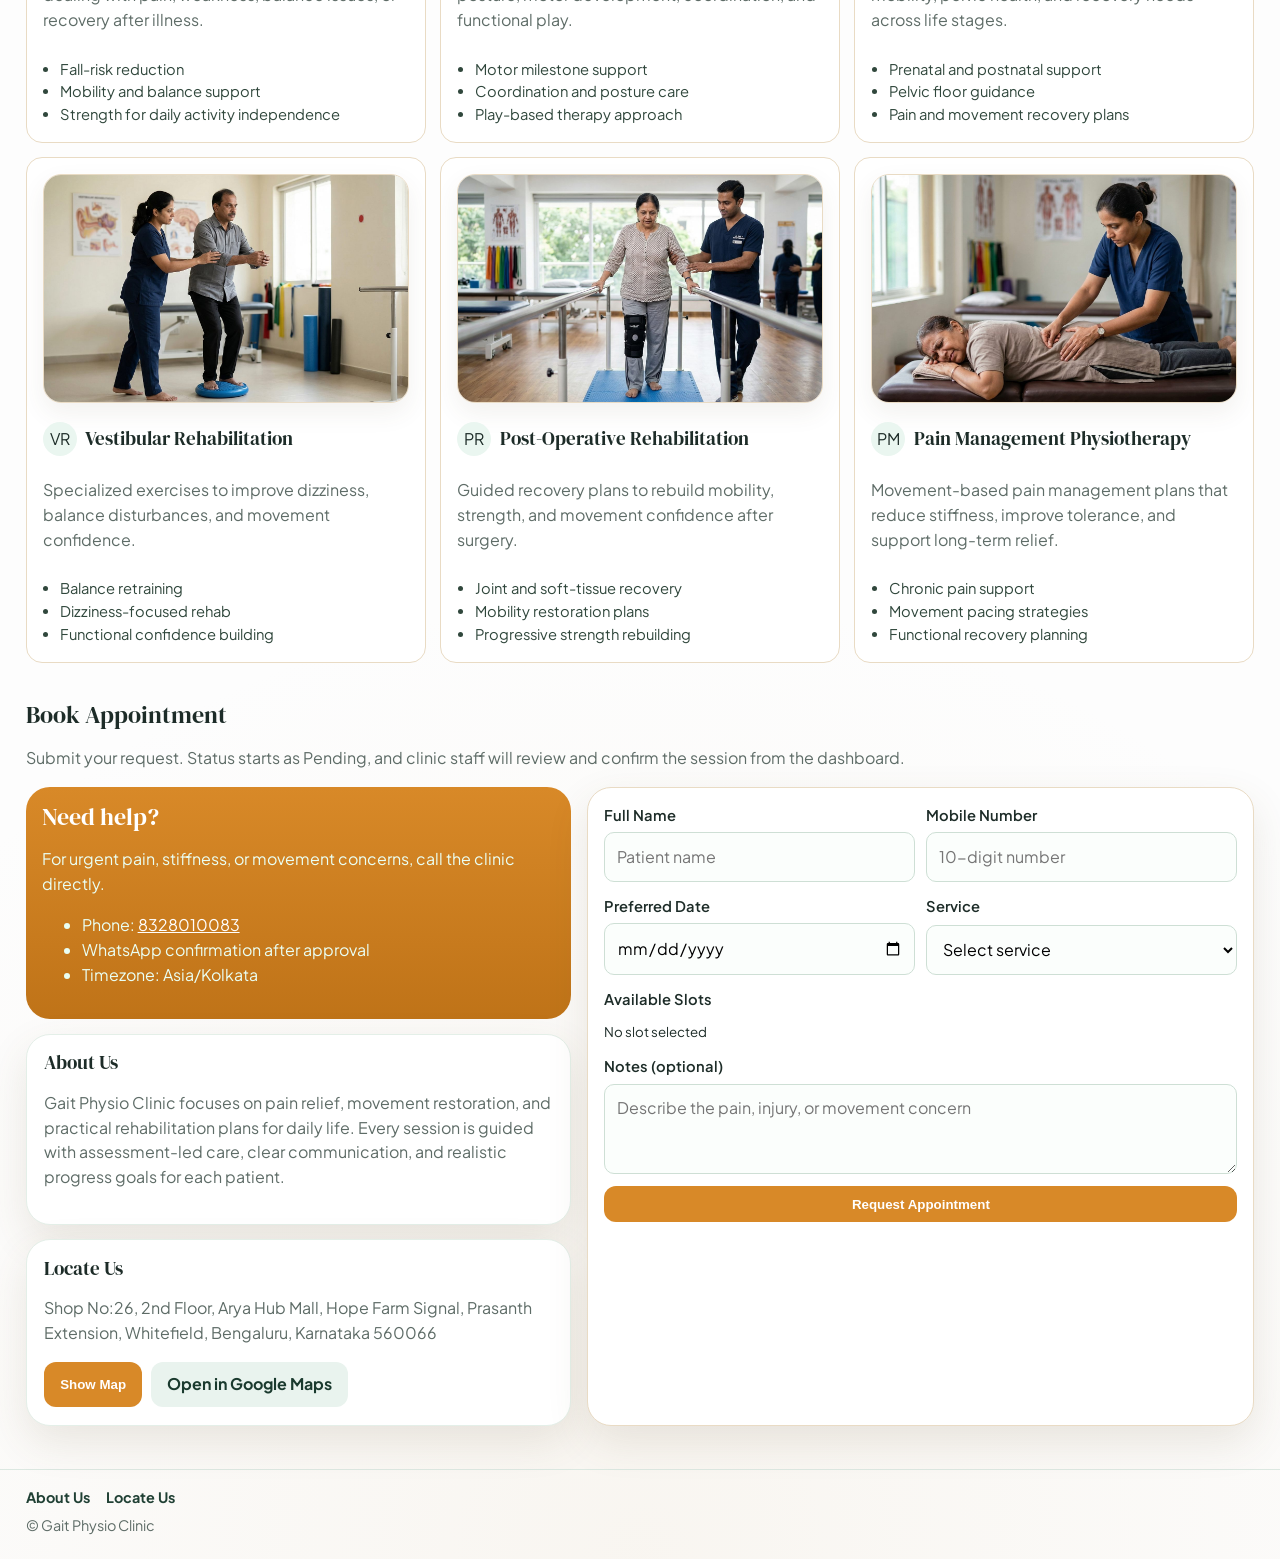
==== commit f14d4a56: "feat: refine admin dashboard and optimize site images" ====
--- a/index.html
+++ b/index.html
@@ -39,7 +39,7 @@
       </article>
       <aside class="hero-media" aria-label="Physiotherapy treatment session">
         <img
-          src="./assets/images/musculoskeletal-physiotherapy.png"
+          src="./assets/images/musculoskeletal-physiotherapy.jpg"
           alt="Physiotherapy session focused on guided movement recovery"
           loading="eager"
         />
@@ -51,7 +51,7 @@
       <p class="lead">Choose the concern closest to your need, or select General if you want the therapist to guide you after assessment.</p>
       <div class="services services-detailed physio-services-grid" style="margin-top: 12px;">
         <article class="mini service-detail-card physio-service-card">
-          <img class="service-photo" src="./assets/images/musculoskeletal-physiotherapy.png" alt="Musculoskeletal Physiotherapy" loading="lazy" />
+          <img class="service-photo" src="./assets/images/musculoskeletal-physiotherapy.jpg" alt="Musculoskeletal Physiotherapy" loading="lazy" />
           <div class="service-head">
             <span class="service-icon" aria-hidden="true">MS</span>
             <h3>Musculoskeletal Physiotherapy</h3>
@@ -65,7 +65,7 @@
         </article>
 
         <article class="mini service-detail-card physio-service-card">
-          <img class="service-photo" src="./assets/images/sports-physiotherapy.png" alt="Sports Physiotherapy" loading="lazy" />
+          <img class="service-photo" src="./assets/images/sports-physiotherapy.jpg" alt="Sports Physiotherapy" loading="lazy" />
           <div class="service-head">
             <span class="service-icon" aria-hidden="true">SP</span>
             <h3>Sports Physiotherapy</h3>
@@ -79,7 +79,7 @@
         </article>
 
         <article class="mini service-detail-card physio-service-card">
-          <img class="service-photo" src="./assets/images/neurological-physiotherapy.png" alt="Neurological Physiotherapy" loading="lazy" />
+          <img class="service-photo" src="./assets/images/neurological-physiotherapy.jpg" alt="Neurological Physiotherapy" loading="lazy" />
           <div class="service-head">
             <span class="service-icon" aria-hidden="true">NP</span>
             <h3>Neurological Physiotherapy</h3>
@@ -93,7 +93,7 @@
         </article>
 
         <article class="mini service-detail-card physio-service-card">
-          <img class="service-photo" src="./assets/images/geriatric-physiotherapy.png" alt="Geriatric Physiotherapy" loading="lazy" />
+          <img class="service-photo" src="./assets/images/geriatric-physiotherapy.jpg" alt="Geriatric Physiotherapy" loading="lazy" />
           <div class="service-head">
             <span class="service-icon" aria-hidden="true">GP</span>
             <h3>Geriatric Physiotherapy</h3>
@@ -107,7 +107,7 @@
         </article>
 
         <article class="mini service-detail-card physio-service-card">
-          <img class="service-photo" src="./assets/images/paediatric-physiotherapy.png" alt="Paediatric Physiotherapy" loading="lazy" />
+          <img class="service-photo" src="./assets/images/paediatric-physiotherapy.jpg" alt="Paediatric Physiotherapy" loading="lazy" />
           <div class="service-head">
             <span class="service-icon" aria-hidden="true">PP</span>
             <h3>Paediatric Physiotherapy</h3>
@@ -121,7 +121,7 @@
         </article>
 
         <article class="mini service-detail-card physio-service-card">
-          <img class="service-photo" src="./assets/images/womens-health-physiotherapy.png" alt="Women's Health Physiotherapy" loading="lazy" />
+          <img class="service-photo" src="./assets/images/womens-health-physiotherapy.jpg" alt="Women's Health Physiotherapy" loading="lazy" />
           <div class="service-head">
             <span class="service-icon" aria-hidden="true">WH</span>
             <h3>Women's Health Physiotherapy</h3>
@@ -135,7 +135,7 @@
         </article>
 
         <article class="mini service-detail-card physio-service-card">
-          <img class="service-photo" src="./assets/images/vestibular-rehabilitation.png" alt="Vestibular Rehabilitation" loading="lazy" />
+          <img class="service-photo" src="./assets/images/vestibular-rehabilitation.jpg" alt="Vestibular Rehabilitation" loading="lazy" />
           <div class="service-head">
             <span class="service-icon" aria-hidden="true">VR</span>
             <h3>Vestibular Rehabilitation</h3>
@@ -149,7 +149,7 @@
         </article>
 
         <article class="mini service-detail-card physio-service-card">
-          <img class="service-photo" src="./assets/images/post-operative-rehabilitation.png" alt="Post-Operative Rehabilitation" loading="lazy" />
+          <img class="service-photo" src="./assets/images/post-operative-rehabilitation.jpg" alt="Post-Operative Rehabilitation" loading="lazy" />
           <div class="service-head">
             <span class="service-icon" aria-hidden="true">PR</span>
             <h3>Post-Operative Rehabilitation</h3>
@@ -163,7 +163,7 @@
         </article>
 
         <article class="mini service-detail-card physio-service-card">
-          <img class="service-photo" src="./assets/images/pain-management-physiotherapy.png" alt="Pain Management Physiotherapy" loading="lazy" />
+          <img class="service-photo" src="./assets/images/pain-management-physiotherapy.jpg" alt="Pain Management Physiotherapy" loading="lazy" />
           <div class="service-head">
             <span class="service-icon" aria-hidden="true">PM</span>
             <h3>Pain Management Physiotherapy</h3>
--- a/assets/css/styles.css
+++ b/assets/css/styles.css
@@ -1766,3 +1766,378 @@
 }
 
 
+
+.dashboard-layout {
+  display: grid;
+  grid-template-columns: 280px minmax(0, 1fr);
+  gap: 1.5rem;
+  align-items: start;
+}
+
+.dashboard-sidebar {
+  position: sticky;
+  top: 5.5rem;
+  padding: 1.2rem;
+  display: flex;
+  flex-direction: column;
+  gap: 1rem;
+}
+
+.dashboard-sidebar-brand {
+  display: flex;
+  flex-direction: column;
+  gap: 0.25rem;
+}
+
+.dashboard-sidebar-brand strong {
+  font-family: "DM Serif Display", serif;
+  font-size: 1.2rem;
+}
+
+.dashboard-sidebar-brand span {
+  color: var(--muted);
+  font-size: 0.92rem;
+}
+
+.dashboard-nav {
+  display: grid;
+  gap: 0.55rem;
+}
+
+.dashboard-nav-link,
+.dashboard-nav-action {
+  display: flex;
+  align-items: center;
+  justify-content: space-between;
+  gap: 0.75rem;
+  width: 100%;
+  border: 1px solid var(--line);
+  border-radius: 16px;
+  background: #fff;
+  color: var(--text);
+  padding: 0.85rem 1rem;
+  text-decoration: none;
+  font-weight: 700;
+  cursor: pointer;
+  transition: transform 0.18s ease, box-shadow 0.18s ease, border-color 0.18s ease, background 0.18s ease;
+}
+
+.dashboard-nav-link::after,
+.dashboard-nav-action::after {
+  content: "";
+  width: 0.55rem;
+  height: 0.55rem;
+  border-right: 2px solid currentColor;
+  border-bottom: 2px solid currentColor;
+  transform: rotate(-45deg);
+  opacity: 0.55;
+}
+
+.dashboard-nav-action::after {
+  opacity: 0.35;
+}
+
+.dashboard-nav-link:hover,
+.dashboard-nav-action:hover,
+.dashboard-nav-link:focus-visible,
+.dashboard-nav-action:focus-visible {
+  transform: translateY(-1px);
+  box-shadow: 0 10px 26px rgba(17, 33, 25, 0.08);
+}
+
+.dashboard-nav-link.active {
+  background: color-mix(in srgb, var(--brand) 10%, #fff 90%);
+  border-color: color-mix(in srgb, var(--brand) 42%, var(--line) 58%);
+  color: var(--brand-dark);
+}
+
+.dashboard-sidebar-footer {
+  margin-top: auto;
+  display: grid;
+  gap: 0.6rem;
+}
+
+.dashboard-sidebar-footer .dashboard-nav-action:last-child {
+  background: color-mix(in srgb, var(--danger) 12%, #fff 88%);
+  border-color: color-mix(in srgb, var(--danger) 26%, var(--line) 74%);
+  color: var(--danger);
+}
+
+.dashboard-main {
+  min-width: 0;
+  display: grid;
+  gap: 1.5rem;
+}
+
+.dashboard-hero-card {
+  padding: 1.4rem;
+  display: grid;
+  gap: 1.2rem;
+}
+
+.dashboard-hero-top {
+  display: flex;
+  justify-content: space-between;
+  gap: 1rem;
+  align-items: start;
+  flex-wrap: wrap;
+}
+
+.dashboard-title {
+  margin: 0;
+  font-family: "DM Serif Display", serif;
+  font-size: clamp(1.9rem, 3vw, 2.6rem);
+}
+
+.dashboard-subtitle {
+  margin: 0.35rem 0 0;
+  color: var(--muted);
+}
+
+.dashboard-hero-actions {
+  display: flex;
+  gap: 0.65rem;
+  flex-wrap: wrap;
+  justify-content: flex-end;
+}
+
+.dashboard-kpi-strip {
+  display: grid;
+  grid-template-columns: repeat(4, minmax(0, 1fr));
+  gap: 1rem;
+}
+
+.dashboard-kpi-card {
+  border: 1px solid var(--line);
+  border-radius: 18px;
+  background: linear-gradient(180deg, rgba(255,255,255,0.98), rgba(255,255,255,0.9));
+  padding: 1rem 1.05rem;
+  display: grid;
+  gap: 0.3rem;
+}
+
+.dashboard-kpi-card span {
+  color: var(--muted);
+  font-size: 0.9rem;
+}
+
+.dashboard-kpi-card strong {
+  font-size: 1.85rem;
+  line-height: 1;
+}
+
+.dashboard-action-grid {
+  display: grid;
+  grid-template-columns: repeat(4, minmax(0, 1fr));
+  gap: 1rem;
+}
+
+.dashboard-action-card {
+  border: 1px solid var(--line);
+  border-radius: 18px;
+  background: #fff;
+  padding: 1rem 1.05rem;
+  text-decoration: none;
+  display: grid;
+  gap: 0.25rem;
+  transition: transform 0.18s ease, box-shadow 0.18s ease, border-color 0.18s ease;
+}
+
+.dashboard-action-card strong {
+  font-size: 1rem;
+}
+
+.dashboard-action-card span {
+  color: var(--muted);
+  font-size: 0.9rem;
+}
+
+.dashboard-action-card:hover,
+.dashboard-action-card:focus-visible {
+  transform: translateY(-2px);
+  box-shadow: 0 12px 30px rgba(17, 33, 25, 0.08);
+  border-color: color-mix(in srgb, var(--brand) 28%, var(--line) 72%);
+}
+
+.dashboard-section-card {
+  padding: 1.35rem;
+  display: grid;
+  gap: 1rem;
+}
+
+.dashboard-section-card > h2,
+.dashboard-analytics-card h2 {
+  margin: 0;
+  font-family: "DM Serif Display", serif;
+  font-size: 1.75rem;
+}
+
+.dashboard-analytics-card {
+  padding: 1.3rem;
+  display: grid;
+  gap: 1rem;
+}
+
+.dashboard-schedule-grid {
+  display: grid;
+  grid-template-columns: 1fr;
+  gap: 1rem;
+}
+
+.dashboard-schedule-grid > .card {
+  min-width: 0;
+}
+
+#dashboard .card {
+  scroll-margin-top: 6rem;
+}
+
+@media (max-width: 1180px) {
+  .dashboard-layout {
+    grid-template-columns: 240px minmax(0, 1fr);
+  }
+
+  .dashboard-kpi-strip,
+  .dashboard-action-grid {
+    grid-template-columns: repeat(2, minmax(0, 1fr));
+  }
+}
+
+@media (max-width: 900px) {
+  .dashboard-layout {
+    grid-template-columns: 1fr;
+  }
+
+  .dashboard-sidebar {
+    position: static;
+    top: auto;
+    padding: 1rem;
+  }
+
+  .dashboard-nav {
+    grid-template-columns: repeat(2, minmax(0, 1fr));
+  }
+
+  .dashboard-sidebar-footer {
+    grid-template-columns: repeat(3, minmax(0, 1fr));
+    margin-top: 0;
+  }
+
+  .dashboard-schedule-grid {
+    grid-template-columns: 1fr;
+  }
+}
+
+@media (max-width: 640px) {
+  .dashboard-layout {
+    gap: 1rem;
+  }
+
+  .dashboard-sidebar {
+    gap: 0.85rem;
+  }
+
+  .dashboard-nav,
+  .dashboard-sidebar-footer {
+    display: flex;
+    overflow-x: auto;
+    padding-bottom: 0.25rem;
+    gap: 0.65rem;
+    scroll-snap-type: x proximity;
+  }
+
+  .dashboard-nav-link,
+  .dashboard-nav-action {
+    min-width: 190px;
+    flex: 0 0 auto;
+    scroll-snap-align: start;
+  }
+
+  .dashboard-hero-card,
+  .dashboard-section-card,
+  .dashboard-analytics-card {
+    padding: 1rem;
+  }
+
+  .dashboard-hero-top,
+  .dashboard-hero-actions {
+    flex-direction: column;
+    align-items: stretch;
+  }
+
+  .dashboard-kpi-strip,
+  .dashboard-action-grid {
+    grid-template-columns: 1fr;
+  }
+
+  .dashboard-title {
+    font-size: 1.75rem;
+  }
+}
+
+.dashboard-section-head {
+  display: flex;
+  justify-content: space-between;
+  align-items: flex-start;
+  gap: 0.9rem;
+  flex-wrap: wrap;
+}
+
+.dashboard-section-head h3 {
+  margin: 0;
+  font-family: "DM Serif Display", serif;
+  font-size: 1.55rem;
+}
+
+.dashboard-section-head .lead {
+  margin: 0.2rem 0 0;
+}
+
+.dashboard-mini-card {
+  border: 1px solid var(--line);
+  border-radius: 20px;
+  background: linear-gradient(180deg, rgba(255,255,255,0.98), rgba(255,255,255,0.92));
+  padding: 1rem;
+  display: grid;
+  gap: 0.9rem;
+  min-width: 0;
+}
+
+.dashboard-mini-head {
+  display: flex;
+  justify-content: space-between;
+  align-items: center;
+  gap: 0.75rem;
+}
+
+.dashboard-mini-head h4 {
+  margin: 0;
+  font-size: 1.05rem;
+}
+
+.dashboard-form-stack {
+  display: grid;
+  gap: 0.65rem;
+}
+
+.dashboard-form-stack .lead {
+  margin: 0;
+}
+
+.dashboard-table-wrap {
+  overflow-x: auto;
+}
+
+.dashboard-schedule-history-grid {
+  display: grid;
+  grid-template-columns: 1fr;
+  gap: 1rem;
+}
+
+@media (max-width: 900px) {
+  .dashboard-schedule-history-grid {
+    grid-template-columns: 1fr;
+  }
+}
+
+
